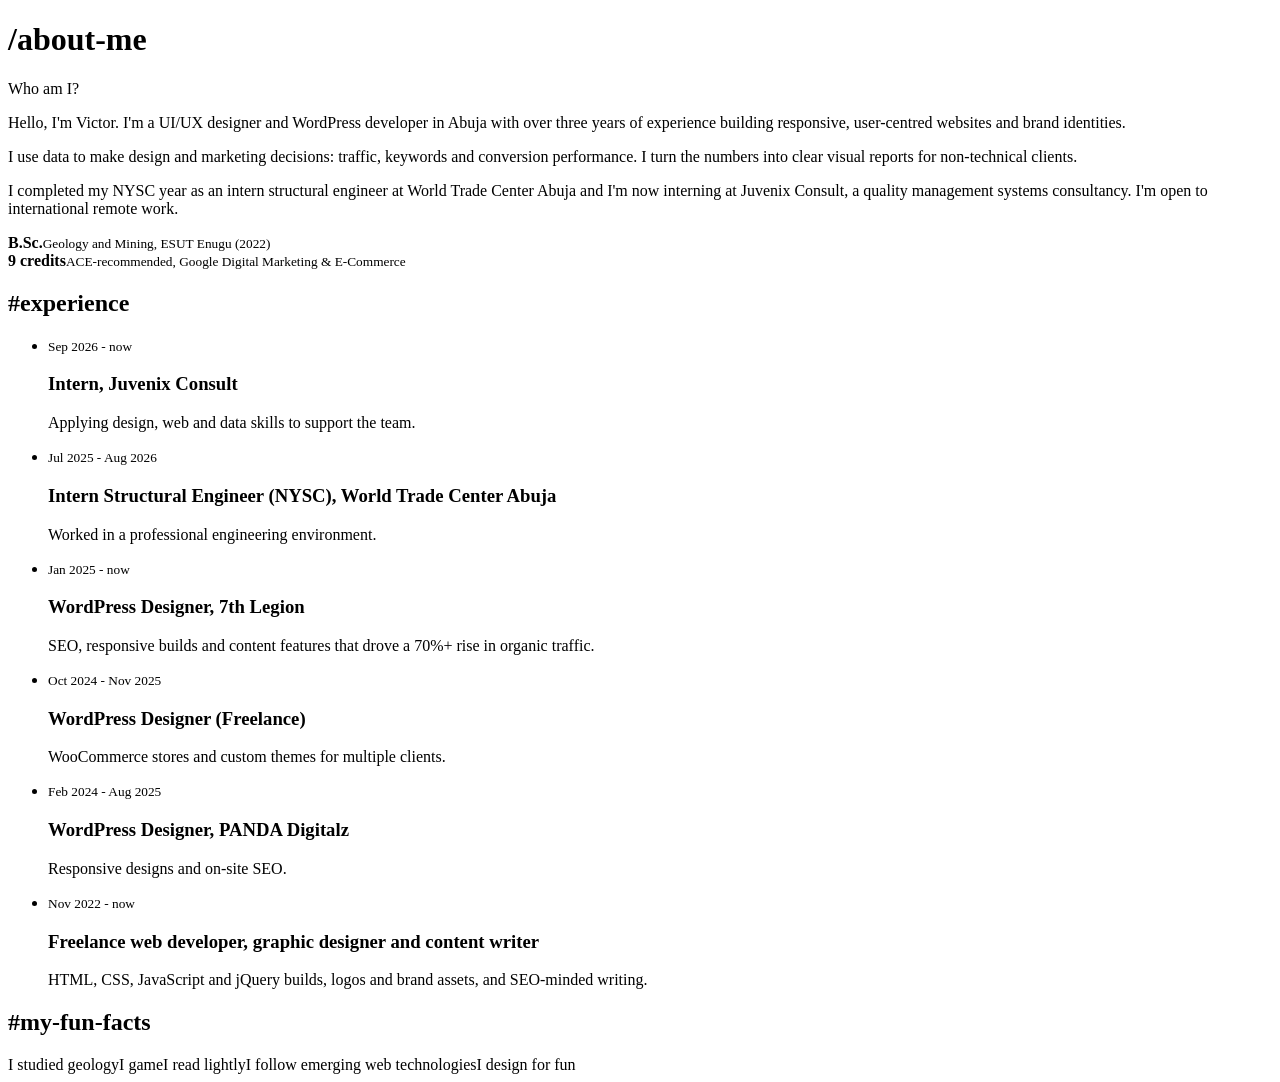
==== about.html @ a80e385e "Add files via upload" ====
<!DOCTYPE html><html lang="en"><head><meta charset="utf-8"><meta name="viewport" content="width=device-width,initial-scale=1">
<title>About | Victor Mbamalu</title><meta name="description" content="About Victor Mbamalu, UI/UX designer and WordPress developer.">
<link rel="preconnect" href="https://fonts.googleapis.com"><link rel="preconnect" href="https://fonts.gstatic.com" crossorigin>
<link href="https://fonts.googleapis.com/css2?family=Bricolage+Grotesque:wght@600;700&family=JetBrains+Mono:wght@400;600;700&display=swap" rel="stylesheet">
<link rel="stylesheet" href="assets/style.css"></head><body data-page="about">
<main>
<div class="wrap pg"><h1>/about-me</h1><p>Who am I?</p></div>
<section class="wrap"><div class="split"><div><p>Hello, I'm Victor. I'm a UI/UX designer and WordPress developer in Abuja with over three years of experience building responsive, user-centred websites and brand identities.</p><p>I use data to make design and marketing decisions: traffic, keywords and conversion performance. I turn the numbers into clear visual reports for non-technical clients.</p><p>I completed my NYSC year as an intern structural engineer at World Trade Center Abuja and I'm now interning at Juvenix Consult, a quality management systems consultancy. I'm open to international remote work.</p></div>
<div class="stats" style="grid-template-columns:1fr"><div><b>B.Sc.</b><small>Geology and Mining, ESUT Enugu (2022)</small></div><div><b>9 credits</b><small>ACE-recommended, Google Digital Marketing &amp; E-Commerce</small></div></div></div></section>
<section class="wrap"><h2><span>#</span>experience</h2><ul class="tl">
<li><small>Sep 2026 - now</small><h3>Intern, Juvenix Consult</h3><p>Applying design, web and data skills to support the team.</p></li>
<li><small>Jul 2025 - Aug 2026</small><h3>Intern Structural Engineer (NYSC), World Trade Center Abuja</h3><p>Worked in a professional engineering environment.</p></li>
<li><small>Jan 2025 - now</small><h3>WordPress Designer, 7th Legion</h3><p>SEO, responsive builds and content features that drove a 70%+ rise in organic traffic.</p></li>
<li><small>Oct 2024 - Nov 2025</small><h3>WordPress Designer (Freelance)</h3><p>WooCommerce stores and custom themes for multiple clients.</p></li>
<li><small>Feb 2024 - Aug 2025</small><h3>WordPress Designer, PANDA Digitalz</h3><p>Responsive designs and on-site SEO.</p></li>
<li><small>Nov 2022 - now</small><h3>Freelance web developer, graphic designer and content writer</h3><p>HTML, CSS, JavaScript and jQuery builds, logos and brand assets, and SEO-minded writing.</p></li></ul></section>
<section class="wrap"><h2><span>#</span>my-fun-facts</h2><div class="facts"><span>I studied geology</span><span>I game</span><span>I read lightly</span><span>I follow emerging web technologies</span><span>I design for fun</span></div></section>
</main>
<script src="assets/main.js"></script></body></html>
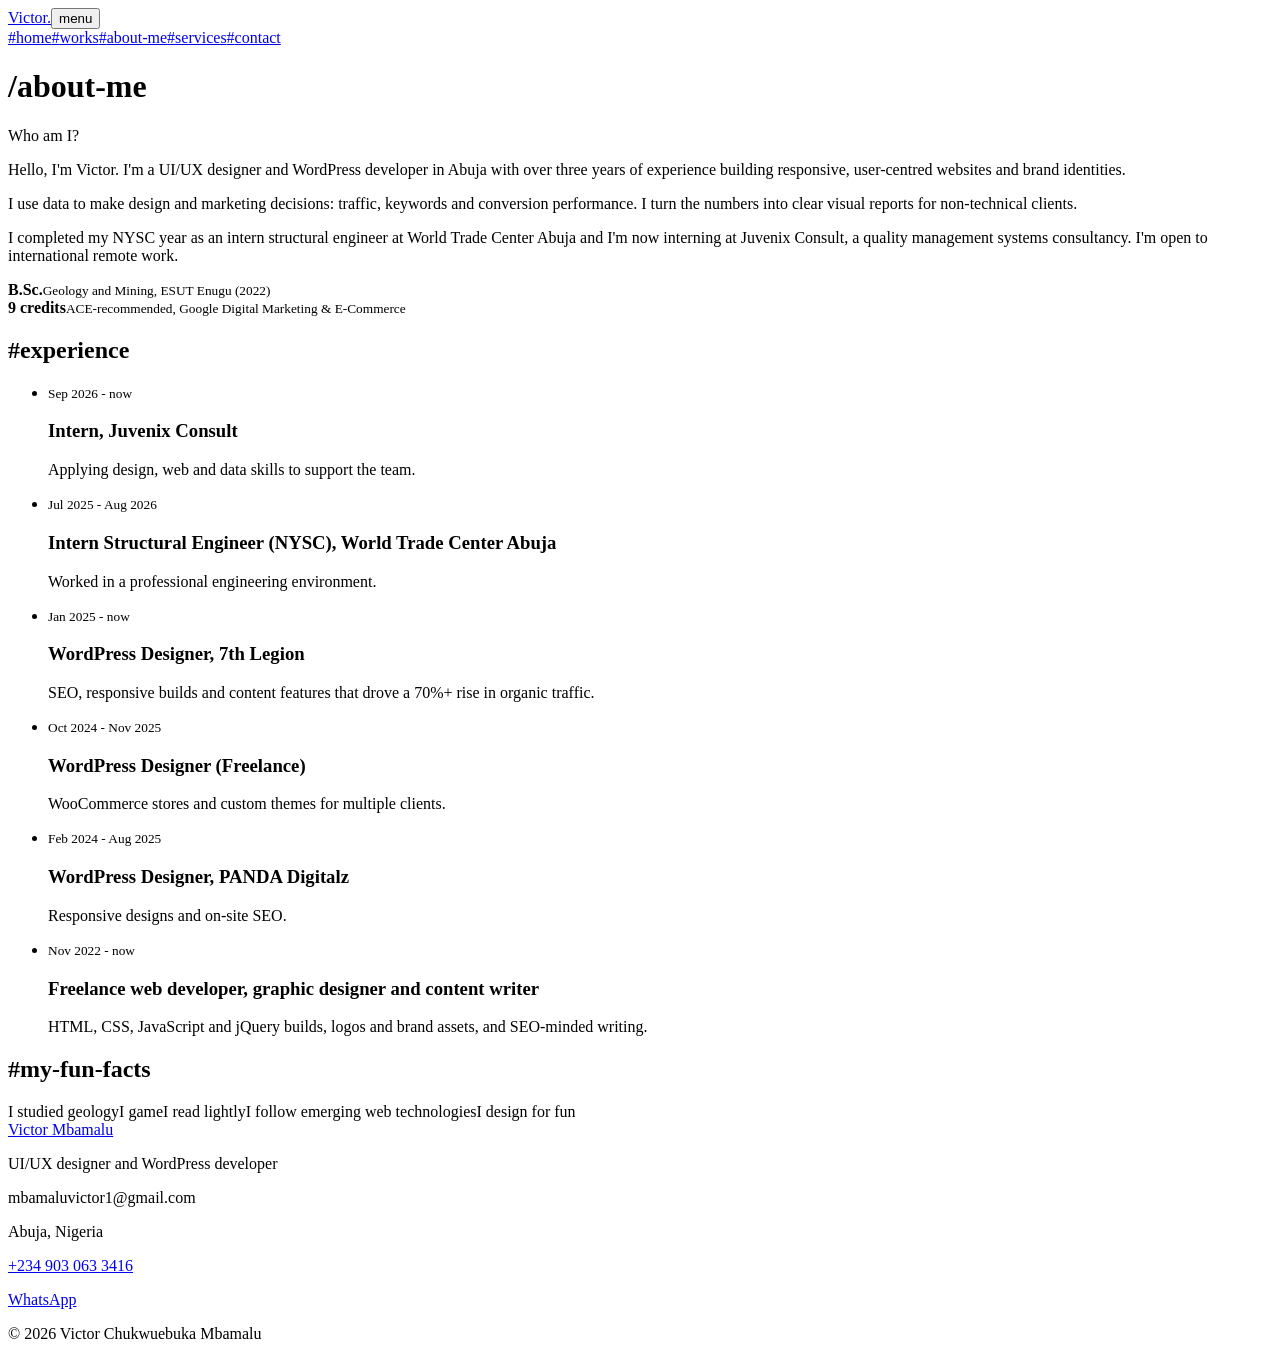
==== commit a199cec1: "Update script source path in about.html" ====
--- a/about.html
+++ b/about.html
@@ -16,4 +16,4 @@
 <li><small>Nov 2022 - now</small><h3>Freelance web developer, graphic designer and content writer</h3><p>HTML, CSS, JavaScript and jQuery builds, logos and brand assets, and SEO-minded writing.</p></li></ul></section>
 <section class="wrap"><h2><span>#</span>my-fun-facts</h2><div class="facts"><span>I studied geology</span><span>I game</span><span>I read lightly</span><span>I follow emerging web technologies</span><span>I design for fun</span></div></section>
 </main>
-<script src="assets/main.js"></script></body></html>
+<script src="main.js"></script></body></html>
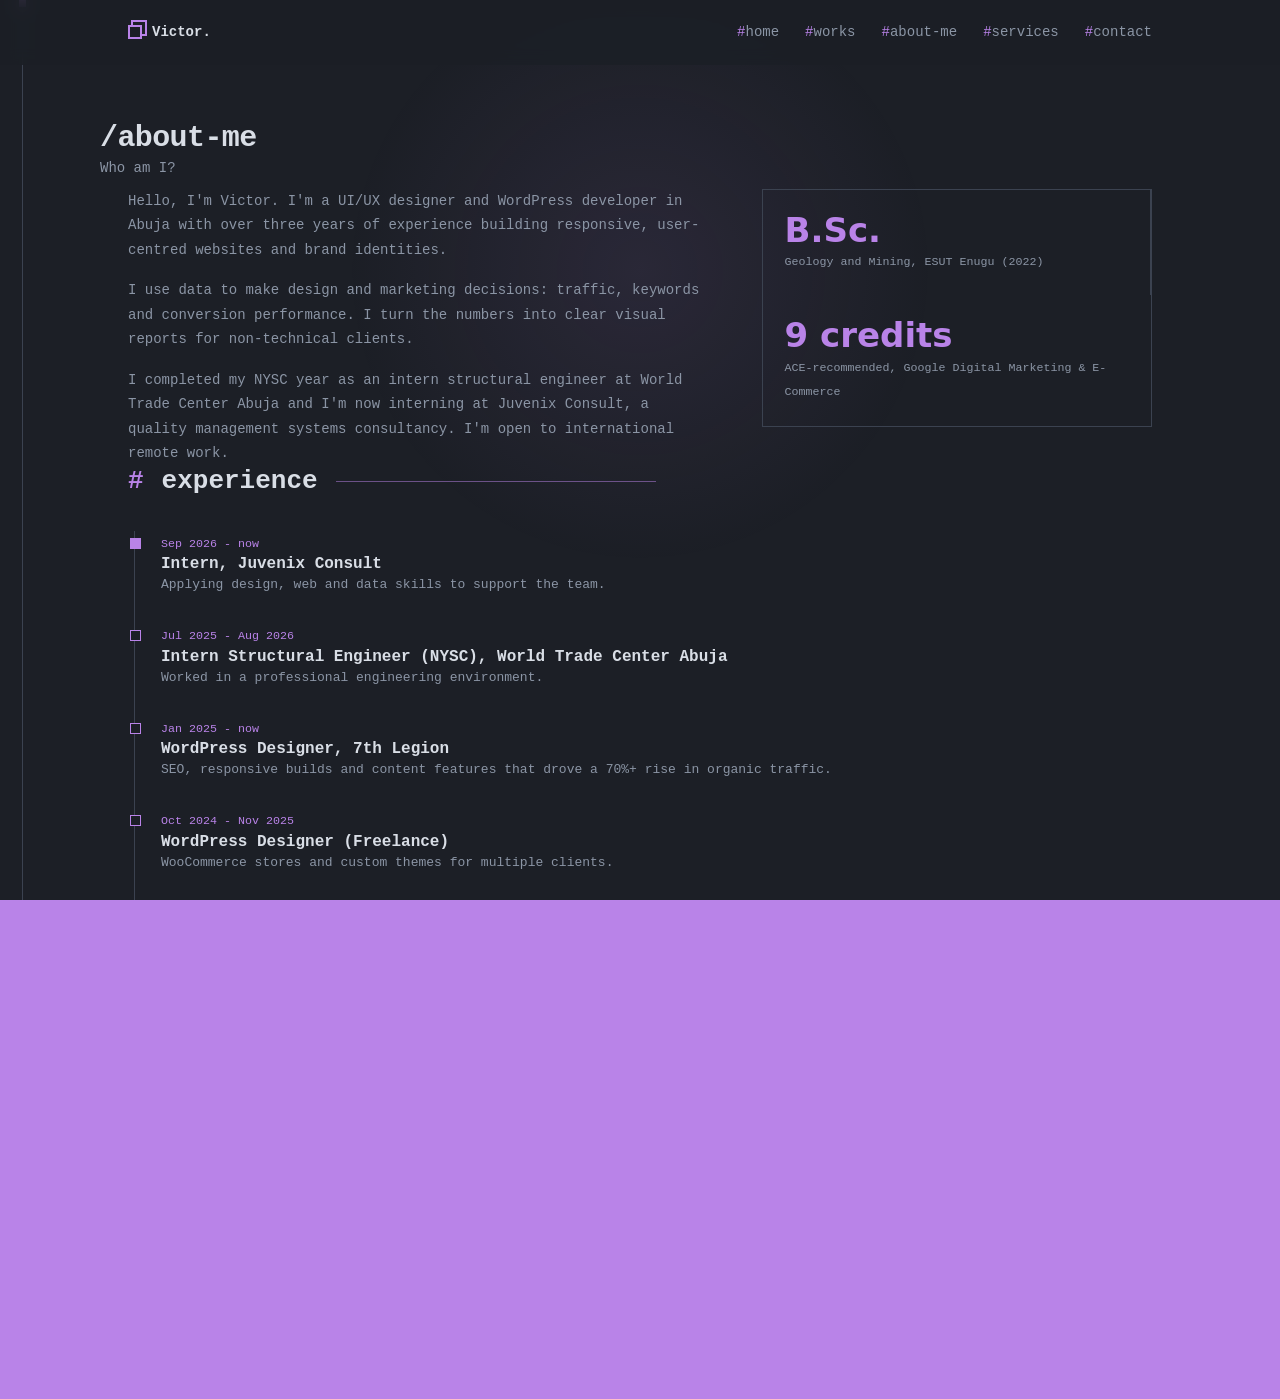
==== commit 0d98271a: "Update stylesheet link in about.html" ====
--- a/about.html
+++ b/about.html
@@ -2,7 +2,7 @@
 <title>About | Victor Mbamalu</title><meta name="description" content="About Victor Mbamalu, UI/UX designer and WordPress developer.">
 <link rel="preconnect" href="https://fonts.googleapis.com"><link rel="preconnect" href="https://fonts.gstatic.com" crossorigin>
 <link href="https://fonts.googleapis.com/css2?family=Bricolage+Grotesque:wght@600;700&family=JetBrains+Mono:wght@400;600;700&display=swap" rel="stylesheet">
-<link rel="stylesheet" href="assets/style.css"></head><body data-page="about">
+<link rel="stylesheet" href="style.css"></head><body data-page="about">
 <main>
 <div class="wrap pg"><h1>/about-me</h1><p>Who am I?</p></div>
 <section class="wrap"><div class="split"><div><p>Hello, I'm Victor. I'm a UI/UX designer and WordPress developer in Abuja with over three years of experience building responsive, user-centred websites and brand identities.</p><p>I use data to make design and marketing decisions: traffic, keywords and conversion performance. I turn the numbers into clear visual reports for non-technical clients.</p><p>I completed my NYSC year as an intern structural engineer at World Trade Center Abuja and I'm now interning at Juvenix Consult, a quality management systems consultancy. I'm open to international remote work.</p></div>
--- a/style.css
+++ b/style.css
@@ -0,0 +1,103 @@
+:root{--bg:#1c1f26;--sf:#23272f;--ln:#3b4250;--tx:#d9dee6;--mu:#8b95a5;--ac:#b983e8;--mono:'JetBrains Mono',ui-monospace,monospace;--disp:'Bricolage Grotesque',system-ui,sans-serif}
+*{box-sizing:border-box;margin:0;padding:0}
+html{scroll-behavior:smooth}
+body{background:var(--bg);color:var(--tx);font:14px/1.75 var(--mono);min-height:100vh;overflow-x:hidden}
+a{color:inherit;text-decoration:none}
+:focus-visible{outline:2px solid var(--ac);outline-offset:3px}
+.wrap{max-width:1080px;margin:0 auto;padding:0 28px}
+/* glow + rail */
+#glow{position:fixed;inset:0;pointer-events:none;z-index:0;background:radial-gradient(420px circle at var(--x,50%) var(--y,30%),rgba(185,131,232,.09),transparent 70%)}
+#rail{position:fixed;left:22px;top:0;bottom:0;width:1px;background:var(--ln);z-index:5}
+#rail i{position:absolute;left:-3px;top:0;width:7px;height:7px;background:var(--ac);transform:translateY(var(--p,0))}
+/* nav */
+header{position:fixed;top:0;left:0;right:0;z-index:20;background:rgba(28,31,38,.88);backdrop-filter:blur(8px);border-bottom:1px solid transparent}
+header .wrap{display:flex;justify-content:space-between;align-items:center;height:64px}
+.logo{font-weight:700;display:flex;gap:10px;align-items:center}
+.logo b{width:14px;height:14px;border:2px solid var(--ac);display:inline-block;box-shadow:4px -4px 0 -1px var(--bg),4px -4px 0 1px var(--ac)}
+nav{display:flex;gap:26px}
+nav a{color:var(--mu);transition:color .2s}nav a span{color:var(--ac)}
+nav a:hover,nav a[aria-current]{color:var(--tx)}
+#burger{display:none;background:none;border:1px solid var(--ln);color:var(--tx);font:inherit;padding:4px 12px;cursor:pointer}
+main{position:relative;z-index:1;padding-top:64px}
+section{padding:72px 0}
+h1,h2,h3{font-weight:600;line-height:1.2}
+h1{font-family:var(--disp);font-size:clamp(34px,6vw,60px);font-weight:700;letter-spacing:-.02em}
+h1 em,.pg em{font-style:normal;color:var(--ac)}
+h2{font-size:26px;display:flex;align-items:center;gap:18px;margin-bottom:34px}
+h2 span{color:var(--ac)}
+h2::after{content:"";flex:1;height:1px;background:var(--ac);opacity:.5;max-width:320px}
+h2 a{margin-left:auto;font-size:13px;font-weight:400;color:var(--mu);order:3}h2 a:hover{color:var(--ac)}
+.mu{color:var(--mu)}
+.pg{padding:56px 0 8px}.pg h1{font-family:var(--mono);font-size:30px}.pg p{color:var(--mu)}
+/* hero */
+.hero{display:grid;grid-template-columns:1.15fr .85fr;gap:40px;align-items:center;min-height:calc(100vh - 64px);padding:40px 0}
+.hero p{color:var(--mu);margin:22px 0 28px;max-width:46ch}
+#type::after{content:"|";color:var(--ac);animation:bl 1s steps(1) infinite}@keyframes bl{50%{opacity:0}}
+.btn{display:inline-block;border:1px solid var(--ac);padding:7px 18px;font:inherit;color:var(--tx);background:none;cursor:pointer;transition:background .2s,color .2s}
+.btn:hover{background:var(--ac);color:var(--bg)}.btn.sm{padding:3px 12px;font-size:12px;border-color:var(--ln)}.btn.sm:hover{border-color:var(--ac)}
+.btn+.btn{margin-left:10px}
+.stage{position:relative;aspect-ratio:1;max-width:400px;justify-self:center;width:100%}
+.sq{position:absolute;border:1px solid var(--ac);transition:transform .25s ease-out}
+.sq:nth-child(1){inset:8% 28% 38% 8%}.sq:nth-child(2){inset:22% 8% 26% 36%;border-color:var(--ln)}
+.sq:nth-child(3){width:46px;height:46px;right:4%;top:2%;background:rgba(185,131,232,.12)}
+.dots{position:absolute;right:6%;bottom:22%;width:90px;height:90px;background:radial-gradient(var(--mu) 1.2px,transparent 1.6px) 0 0/15px 15px;opacity:.7}
+.mono-card{position:absolute;inset:18% 12% 14% 14%;background:var(--sf);border:1px solid var(--ln);padding:16px;font-size:12px;overflow:hidden}
+.mono-card p{color:var(--mu);margin:0;max-width:none}.mono-card b{color:var(--ac);font-weight:400}
+.status{position:absolute;left:10%;right:10%;bottom:0;border:1px solid var(--ln);background:var(--bg);padding:3px 10px;font-size:12px;display:flex;gap:10px;align-items:center}
+.status::before{content:"";width:9px;height:9px;background:var(--ac);animation:pl 2s infinite}@keyframes pl{50%{opacity:.3}}
+/* quote */
+.quote{margin:0 auto;max-width:520px;border:1px solid var(--ln);padding:20px 30px;text-align:center;position:relative;background:var(--bg)}
+.quote::before{content:"\201C";position:absolute;left:14px;top:-26px;font:700 48px var(--disp);color:var(--ac);background:var(--bg);padding:0 8px}
+/* grids */
+.grid{display:grid;grid-template-columns:repeat(3,1fr);gap:22px}
+.box{border:1px solid var(--ln);background:var(--bg);transition:border-color .2s,transform .2s}
+.box:hover{border-color:var(--ac)}
+.box .t{border-bottom:1px solid var(--ln);padding:4px 12px;font-size:12px;color:var(--mu)}
+.box .b{padding:16px 14px 18px}.box h3{font-size:17px;margin-bottom:4px}.box p{color:var(--mu);font-size:13px;margin-bottom:14px}
+.thumb{height:150px;border-bottom:1px solid var(--ln);display:grid;place-items:center;font:700 34px var(--disp);position:relative;overflow:hidden}
+.thumb::after{content:"";position:absolute;inset:0;background:radial-gradient(rgba(255,255,255,.12) 1px,transparent 1.5px) 0 0/14px 14px}
+.thumb span{position:relative;z-index:1;letter-spacing:-.02em}
+.g1{background:linear-gradient(135deg,#2b2146,#4a2c78)}.g2{background:linear-gradient(135deg,#1f2d33,#2e5a60)}.g3{background:linear-gradient(135deg,#3a2430,#7a3a52)}.g4{background:linear-gradient(135deg,#2f2c1e,#6b5a2a)}.g5{background:linear-gradient(135deg,#1e2a3d,#2f4f8a)}
+.skills{display:grid;grid-template-columns:repeat(auto-fit,minmax(200px,1fr));gap:18px}
+.skills .box .b{padding:10px 14px 14px;font-size:13px;color:var(--mu)}
+.facts{display:flex;flex-wrap:wrap;gap:12px}.facts span{border:1px solid var(--ln);padding:2px 12px;font-size:13px;color:var(--mu)}
+.split{display:grid;grid-template-columns:1.2fr .8fr;gap:48px;align-items:start}
+.split p+p{margin-top:16px}.split p{color:var(--mu)}
+.stats{display:grid;grid-template-columns:repeat(3,1fr);border:1px solid var(--ln)}
+.stats div{padding:22px;border-right:1px solid var(--ln)}.stats div:last-child{border:0}
+.stats b{display:block;font:700 34px var(--disp);color:var(--ac);line-height:1.1}.stats small{color:var(--mu)}
+.marq{border-block:1px solid var(--ln);overflow:hidden;white-space:nowrap;padding:12px 0;color:var(--mu)}
+.marq div{display:inline-block;animation:mq 30s linear infinite}.marq span{margin:0 22px}.marq span::before{content:"\25A1  ";color:var(--ac)}
+@keyframes mq{to{transform:translateX(-50%)}}
+/* timeline + steps */
+.tl{border-left:1px solid var(--ln);margin-left:6px}
+.tl li{list-style:none;padding:0 0 26px 26px;position:relative}
+.tl li::before{content:"";position:absolute;left:-5px;top:7px;width:9px;height:9px;background:var(--bg);border:1px solid var(--ac)}
+.tl li:first-child::before{background:var(--ac)}
+.tl small{color:var(--ac)}.tl h3{font-size:16px}.tl p{color:var(--mu);font-size:13px}
+.steps{counter-reset:s}.steps .box .b::before{counter-increment:s;content:"Step " counter(s);color:var(--ac);font-size:12px;display:block;margin-bottom:6px}
+/* form */
+form{display:grid;gap:18px}
+label{display:grid;gap:6px;font-size:13px;color:var(--mu)}
+input,textarea,select{background:var(--sf);border:1px solid var(--ln);color:var(--tx);font:inherit;padding:10px 12px;border-radius:0;width:100%}
+input:focus,textarea:focus,select:focus{outline:0;border-color:var(--ac)}
+textarea{min-height:140px;resize:vertical}
+.hp{position:absolute;left:-9999px}
+#msg{min-height:22px;font-size:13px}#msg.err{color:#ff8f8f}#msg.ok{color:var(--ac)}
+.info p{margin-bottom:14px}.info a{color:var(--ac)}
+footer{position:relative;z-index:1;border-top:1px solid var(--ln);padding:36px 0 26px;margin-top:40px}
+footer .wrap{display:flex;justify-content:space-between;flex-wrap:wrap;gap:20px}footer p{color:var(--mu);font-size:13px}
+.copy{text-align:center;color:var(--mu);font-size:12px;margin-top:26px}
+/* loader + wipe */
+#load{position:fixed;inset:0;background:var(--bg);z-index:100;display:grid;place-items:center;transition:transform .7s cubic-bezier(.7,0,.2,1)}
+#load.out{transform:translateY(-100%)}
+#load div{width:min(360px,80vw)}#load pre{font:inherit;color:var(--mu);min-height:78px;white-space:pre-wrap}#load pre b{color:var(--ac);font-weight:400}
+#bar{height:2px;background:var(--ln);margin:14px 0 8px}#bar i{display:block;height:100%;width:0;background:var(--ac)}
+#pct{font:700 44px var(--disp);text-align:right}
+#wipe{position:fixed;inset:0;background:var(--ac);z-index:90;transform:translateY(100%);pointer-events:none}
+#wipe.go{transition:transform .45s cubic-bezier(.7,0,.2,1);transform:translateY(0)}
+@media(max-width:820px){
+.hero,.split{grid-template-columns:1fr}.hero{min-height:0}.grid{grid-template-columns:1fr}.stage{max-width:300px}
+#burger{display:block}nav{position:fixed;top:64px;left:0;right:0;background:var(--bg);flex-direction:column;padding:20px 28px;gap:16px;border-bottom:1px solid var(--ln);display:none}nav.open{display:flex}
+.stats{grid-template-columns:1fr}.stats div{border:0;border-bottom:1px solid var(--ln)}#rail{left:8px}.wrap{padding:0 22px 0 28px}}
+@media(prefers-reduced-motion:reduce){*{animation:none!important;transition:none!important}html{scroll-behavior:auto}}
